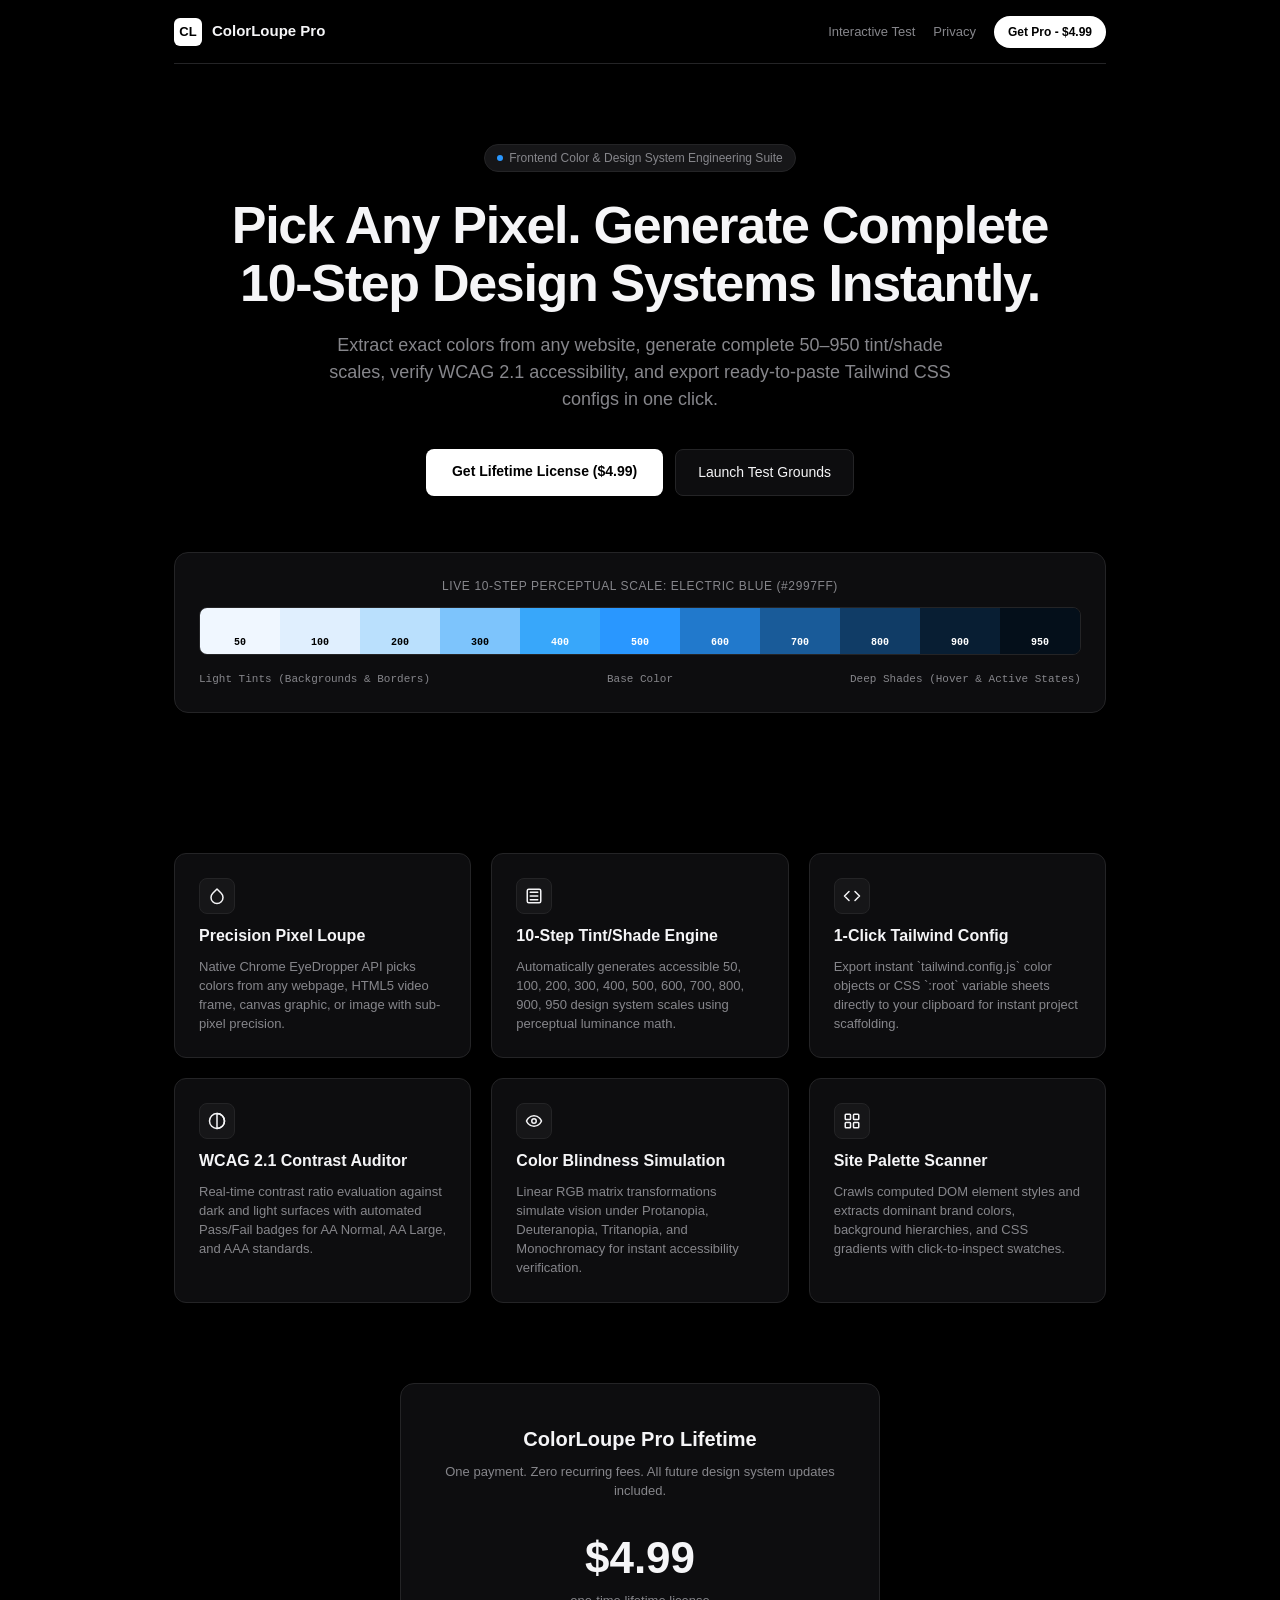
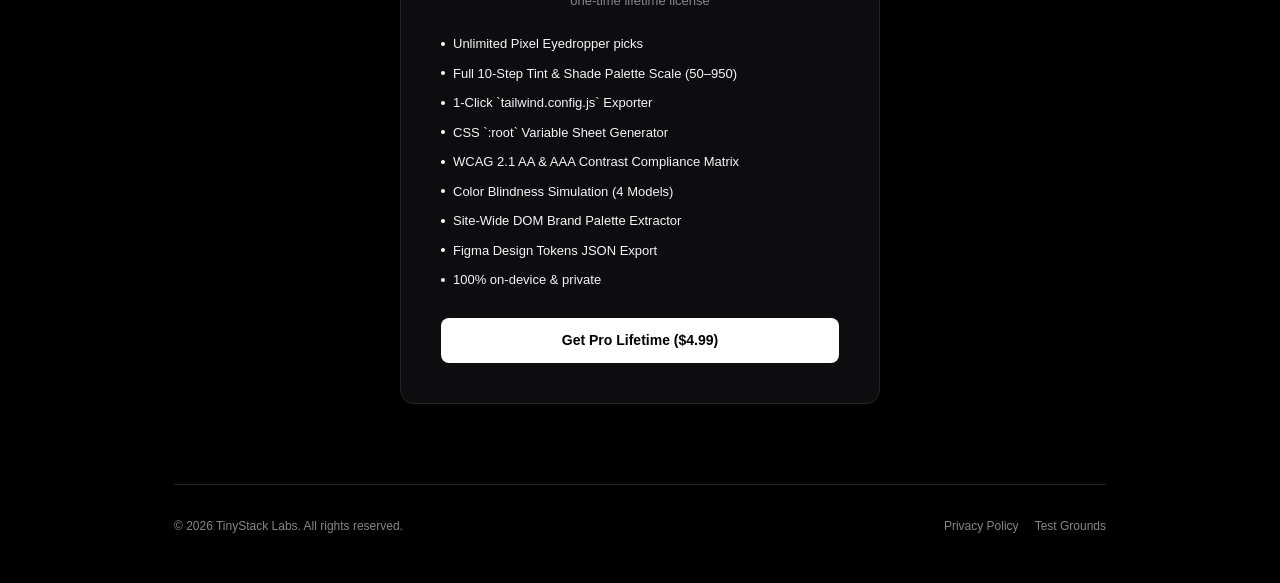
==== index.html @ 8caa3b6f "Initial release: ColorLoupe Pro with 10-step shade engine, WCAG auditor, Tailwind exporter and color" ====
<!DOCTYPE html>
<html lang="en">
<head>
  <meta charset="UTF-8">
  <meta name="viewport" content="width=device-width, initial-scale=1.0">
  <title>ColorLoupe Pro - Eyedropper, 10-Step Shade Engine & Tailwind Exporter</title>
  <meta name="description" content="Precision pixel eyedropper, instant 10-step design system shade scale generator, WCAG 2.1 contrast auditor, and 1-click Tailwind config exporter.">
  <style>
    :root {
      --bg-primary: #000000;
      --bg-secondary: #0d0d0f;
      --bg-tertiary: #161618;
      --border-color: #242426;
      --text-primary: #f5f5f7;
      --text-secondary: #86868b;
      --font-stack: -apple-system, BlinkMacSystemFont, "SF Pro Display", "SF Pro Text", "Segoe UI", Roboto, sans-serif;
      --font-mono: ui-monospace, "SF Mono", Monaco, Menlo, Consolas, monospace;
    }
    * { box-sizing: border-box; margin: 0; padding: 0; }
    body {
      background-color: var(--bg-primary);
      color: var(--text-primary);
      font-family: var(--font-stack);
      line-height: 1.5;
      -webkit-font-smoothing: antialiased;
    }
    .container {
      max-width: 980px;
      margin: 0 auto;
      padding: 0 24px;
    }
    nav {
      height: 64px;
      display: flex;
      align-items: center;
      justify-content: space-between;
      border-bottom: 1px solid var(--border-color);
    }
    .brand {
      display: flex;
      align-items: center;
      gap: 10px;
      font-weight: 600;
      font-size: 15px;
      text-decoration: none;
      color: var(--text-primary);
    }
    .brand-mark {
      width: 28px;
      height: 28px;
      background: #ffffff;
      color: #000000;
      border-radius: 6px;
      display: flex;
      align-items: center;
      justify-content: center;
      font-weight: 700;
      font-size: 13px;
    }
    .nav-links {
      display: flex;
      align-items: center;
      gap: 18px;
    }
    .nav-link {
      color: var(--text-secondary);
      text-decoration: none;
      font-size: 13px;
      transition: color 0.15s ease;
    }
    .nav-link:hover { color: var(--text-primary); }
    .nav-btn {
      background: #ffffff;
      color: #000000;
      text-decoration: none;
      font-size: 12px;
      font-weight: 600;
      padding: 7px 14px;
      border-radius: 16px;
      transition: opacity 0.15s ease;
    }
    .nav-btn:hover { opacity: 0.88; }
    
    .hero {
      text-align: center;
      padding: 80px 0 60px;
      display: flex;
      flex-direction: column;
      align-items: center;
    }
    .badge {
      background: var(--bg-tertiary);
      border: 1px solid var(--border-color);
      color: var(--text-secondary);
      font-size: 12px;
      font-weight: 500;
      padding: 4px 12px;
      border-radius: 20px;
      margin-bottom: 24px;
      display: inline-flex;
      align-items: center;
      gap: 6px;
    }
    .badge-dot {
      width: 6px;
      height: 6px;
      border-radius: 50%;
      background: #2997ff;
    }
    h1 {
      font-size: 52px;
      font-weight: 700;
      letter-spacing: -0.025em;
      line-height: 1.12;
      max-width: 820px;
      margin-bottom: 20px;
    }
    .subtitle {
      font-size: 18px;
      color: var(--text-secondary);
      max-width: 640px;
      margin-bottom: 36px;
      line-height: 1.5;
    }
    .cta-row {
      display: flex;
      gap: 12px;
      margin-bottom: 56px;
    }
    .primary-cta {
      background: #ffffff;
      color: #000000;
      text-decoration: none;
      font-size: 14px;
      font-weight: 600;
      padding: 12px 26px;
      border-radius: 8px;
      transition: opacity 0.15s ease;
    }
    .primary-cta:hover { opacity: 0.9; }
    .secondary-cta {
      background: var(--bg-secondary);
      color: var(--text-primary);
      text-decoration: none;
      font-size: 14px;
      font-weight: 500;
      padding: 12px 22px;
      border-radius: 8px;
      border: 1px solid var(--border-color);
      transition: background 0.15s ease;
    }
    .secondary-cta:hover { background: var(--bg-tertiary); }

    /* Interactive Color Scale Demo */
    .scale-preview-box {
      width: 100%;
      background: var(--bg-secondary);
      border: 1px solid var(--border-color);
      border-radius: 14px;
      padding: 24px;
      box-shadow: 0 32px 64px -16px rgba(0, 0, 0, 0.8);
      margin-bottom: 80px;
    }
    .demo-scale-bar {
      display: flex;
      width: 100%;
      height: 48px;
      border-radius: 8px;
      overflow: hidden;
      margin-bottom: 16px;
      border: 1px solid var(--border-color);
    }
    .demo-chip {
      flex: 1;
      display: flex;
      align-items: flex-end;
      justify-content: center;
      padding-bottom: 4px;
      font-size: 10px;
      font-weight: 600;
      font-family: var(--font-mono);
    }

    .features-grid {
      display: grid;
      grid-template-columns: repeat(3, 1fr);
      gap: 20px;
      margin-bottom: 80px;
    }
    @media (max-width: 768px) {
      .features-grid { grid-template-columns: 1fr; }
      h1 { font-size: 36px; }
    }
    .feature-card {
      background: var(--bg-secondary);
      border: 1px solid var(--border-color);
      border-radius: 12px;
      padding: 24px;
      display: flex;
      flex-direction: column;
      gap: 10px;
    }
    .feature-icon {
      width: 36px;
      height: 36px;
      border-radius: 8px;
      background: var(--bg-tertiary);
      border: 1px solid var(--border-color);
      display: flex;
      align-items: center;
      justify-content: center;
      color: var(--text-primary);
    }
    .feature-title {
      font-size: 16px;
      font-weight: 600;
    }
    .feature-desc {
      font-size: 13px;
      color: var(--text-secondary);
      line-height: 1.45;
    }

    .pricing-card {
      background: var(--bg-secondary);
      border: 1px solid var(--border-color);
      border-radius: 14px;
      padding: 40px;
      text-align: center;
      max-width: 480px;
      margin: 0 auto 80px;
    }
    .pricing-title { font-size: 20px; font-weight: 700; margin-bottom: 8px; }
    .pricing-sub { font-size: 13px; color: var(--text-secondary); margin-bottom: 24px; }
    .price-value { font-size: 44px; font-weight: 700; }
    .price-term { font-size: 13px; color: var(--text-secondary); margin-bottom: 24px; }
    .perks-list {
      list-style: none;
      text-align: left;
      margin-bottom: 28px;
      display: flex;
      flex-direction: column;
      gap: 10px;
    }
    .perks-list li {
      font-size: 13px;
      color: var(--text-primary);
      display: flex;
      align-items: center;
      gap: 8px;
    }
    .perks-list li::before {
      content: "";
      width: 4px;
      height: 4px;
      border-radius: 50%;
      background: #ffffff;
      flex-shrink: 0;
    }

    footer {
      border-top: 1px solid var(--border-color);
      padding: 32px 0 48px;
      display: flex;
      justify-content: space-between;
      align-items: center;
      font-size: 12px;
      color: var(--text-secondary);
    }
    footer a { color: var(--text-secondary); text-decoration: none; }
    footer a:hover { color: var(--text-primary); }
  </style>
</head>
<body>
  <div class="container">
    <nav>
      <a href="#" class="brand">
        <div class="brand-mark">CL</div>
        <span>ColorLoupe Pro</span>
      </a>
      <div class="nav-links">
        <a href="demo-test.html" class="nav-link">Interactive Test</a>
        <a href="privacy.html" class="nav-link">Privacy</a>
        <a href="https://tinystacklabs.lemonsqueezy.com/buy/colorloupe-pro" class="nav-btn">Get Pro - $4.99</a>
      </div>
    </nav>

    <section class="hero">
      <div class="badge">
        <div class="badge-dot"></div>
        <span>Frontend Color & Design System Engineering Suite</span>
      </div>
      <h1>Pick Any Pixel. Generate Complete 10-Step Design Systems Instantly.</h1>
      <p class="subtitle">Extract exact colors from any website, generate complete 50–950 tint/shade scales, verify WCAG 2.1 accessibility, and export ready-to-paste Tailwind CSS configs in one click.</p>
      
      <div class="cta-row">
        <a href="https://tinystacklabs.lemonsqueezy.com/buy/colorloupe-pro" class="primary-cta">Get Lifetime License ($4.99)</a>
        <a href="demo-test.html" class="secondary-cta">Launch Test Grounds</a>
      </div>

      <div class="scale-preview-box">
        <div style="font-size: 12px; color: var(--text-secondary); margin-bottom: 12px; font-weight: 500; text-transform: uppercase; letter-spacing: 0.05em;">Live 10-Step Perceptual Scale: Electric Blue (#2997FF)</div>
        <div class="demo-scale-bar">
          <div class="demo-chip" style="background-color: #f0f7ff; color: #000000;">50</div>
          <div class="demo-chip" style="background-color: #e0effe; color: #000000;">100</div>
          <div class="demo-chip" style="background-color: #bae0fd; color: #000000;">200</div>
          <div class="demo-chip" style="background-color: #7dc4fc; color: #000000;">300</div>
          <div class="demo-chip" style="background-color: #38a7fa; color: #ffffff;">400</div>
          <div class="demo-chip" style="background-color: #2997ff; color: #ffffff;">500</div>
          <div class="demo-chip" style="background-color: #2179cc; color: #ffffff;">600</div>
          <div class="demo-chip" style="background-color: #195b99; color: #ffffff;">700</div>
          <div class="demo-chip" style="background-color: #103c66; color: #ffffff;">800</div>
          <div class="demo-chip" style="background-color: #081e33; color: #ffffff;">900</div>
          <div class="demo-chip" style="background-color: #040f1a; color: #ffffff;">950</div>
        </div>
        <div style="display: flex; justify-content: space-between; font-size: 11px; color: var(--text-secondary); font-family: var(--font-mono);">
          <span>Light Tints (Backgrounds & Borders)</span>
          <span>Base Color</span>
          <span>Deep Shades (Hover & Active States)</span>
        </div>
      </div>
    </section>

    <div class="features-grid">
      <div class="feature-card">
        <div class="feature-icon">
          <svg width="18" height="18" viewBox="0 0 24 24" fill="none" stroke="currentColor" stroke-width="2" stroke-linecap="round" stroke-linejoin="round">
            <path d="M12 2.69l5.66 5.66a8 8 0 1 1-11.31 0z"/>
          </svg>
        </div>
        <div class="feature-title">Precision Pixel Loupe</div>
        <div class="feature-desc">Native Chrome EyeDropper API picks colors from any webpage, HTML5 video frame, canvas graphic, or image with sub-pixel precision.</div>
      </div>

      <div class="feature-card">
        <div class="feature-icon">
          <svg width="18" height="18" viewBox="0 0 24 24" fill="none" stroke="currentColor" stroke-width="2" stroke-linecap="round" stroke-linejoin="round">
            <rect width="18" height="18" x="3" y="3" rx="2"/>
            <path d="M7 7h10M7 12h10M7 17h10"/>
          </svg>
        </div>
        <div class="feature-title">10-Step Tint/Shade Engine</div>
        <div class="feature-desc">Automatically generates accessible 50, 100, 200, 300, 400, 500, 600, 700, 800, 900, 950 design system scales using perceptual luminance math.</div>
      </div>

      <div class="feature-card">
        <div class="feature-icon">
          <svg width="18" height="18" viewBox="0 0 24 24" fill="none" stroke="currentColor" stroke-width="2" stroke-linecap="round" stroke-linejoin="round">
            <path d="m16 18 6-6-6-6M8 6l-6 6 6 6"/>
          </svg>
        </div>
        <div class="feature-title">1-Click Tailwind Config</div>
        <div class="feature-desc">Export instant `tailwind.config.js` color objects or CSS `:root` variable sheets directly to your clipboard for instant project scaffolding.</div>
      </div>

      <div class="feature-card">
        <div class="feature-icon">
          <svg width="18" height="18" viewBox="0 0 24 24" fill="none" stroke="currentColor" stroke-width="2" stroke-linecap="round" stroke-linejoin="round">
            <circle cx="12" cy="12" r="10"/>
            <path d="M12 2a10 10 0 0 1 0 20z"/>
          </svg>
        </div>
        <div class="feature-title">WCAG 2.1 Contrast Auditor</div>
        <div class="feature-desc">Real-time contrast ratio evaluation against dark and light surfaces with automated Pass/Fail badges for AA Normal, AA Large, and AAA standards.</div>
      </div>

      <div class="feature-card">
        <div class="feature-icon">
          <svg width="18" height="18" viewBox="0 0 24 24" fill="none" stroke="currentColor" stroke-width="2" stroke-linecap="round" stroke-linejoin="round">
            <path d="M2 12s3-7 10-7 10 7 10 7-3 7-10 7-10-7-10-7Z"/>
            <circle cx="12" cy="12" r="3"/>
          </svg>
        </div>
        <div class="feature-title">Color Blindness Simulation</div>
        <div class="feature-desc">Linear RGB matrix transformations simulate vision under Protanopia, Deuteranopia, Tritanopia, and Monochromacy for instant accessibility verification.</div>
      </div>

      <div class="feature-card">
        <div class="feature-icon">
          <svg width="18" height="18" viewBox="0 0 24 24" fill="none" stroke="currentColor" stroke-width="2" stroke-linecap="round" stroke-linejoin="round">
            <rect width="7" height="7" x="3" y="3" rx="1"/>
            <rect width="7" height="7" x="14" y="3" rx="1"/>
            <rect width="7" height="7" x="14" y="14" rx="1"/>
            <rect width="7" height="7" x="3" y="14" rx="1"/>
          </svg>
        </div>
        <div class="feature-title">Site Palette Scanner</div>
        <div class="feature-desc">Crawls computed DOM element styles and extracts dominant brand colors, background hierarchies, and CSS gradients with click-to-inspect swatches.</div>
      </div>
    </div>

    <div class="pricing-card">
      <div class="pricing-title">ColorLoupe Pro Lifetime</div>
      <div class="pricing-sub">One payment. Zero recurring fees. All future design system updates included.</div>
      <div class="price-value">$4.99</div>
      <div class="price-term">one-time lifetime license</div>
      <ul class="perks-list">
        <li>Unlimited Pixel Eyedropper picks</li>
        <li>Full 10-Step Tint & Shade Palette Scale (50–950)</li>
        <li>1-Click `tailwind.config.js` Exporter</li>
        <li>CSS `:root` Variable Sheet Generator</li>
        <li>WCAG 2.1 AA & AAA Contrast Compliance Matrix</li>
        <li>Color Blindness Simulation (4 Models)</li>
        <li>Site-Wide DOM Brand Palette Extractor</li>
        <li>Figma Design Tokens JSON Export</li>
        <li>100% on-device & private</li>
      </ul>
      <a href="https://tinystacklabs.lemonsqueezy.com/buy/colorloupe-pro" class="primary-cta" style="display: block; text-align: center;">Get Pro Lifetime ($4.99)</a>
    </div>

    <footer>
      <div>&copy; 2026 TinyStack Labs. All rights reserved.</div>
      <div style="display: flex; gap: 16px;">
        <a href="privacy.html">Privacy Policy</a>
        <a href="demo-test.html">Test Grounds</a>
      </div>
    </footer>
  </div>
</body>
</html>
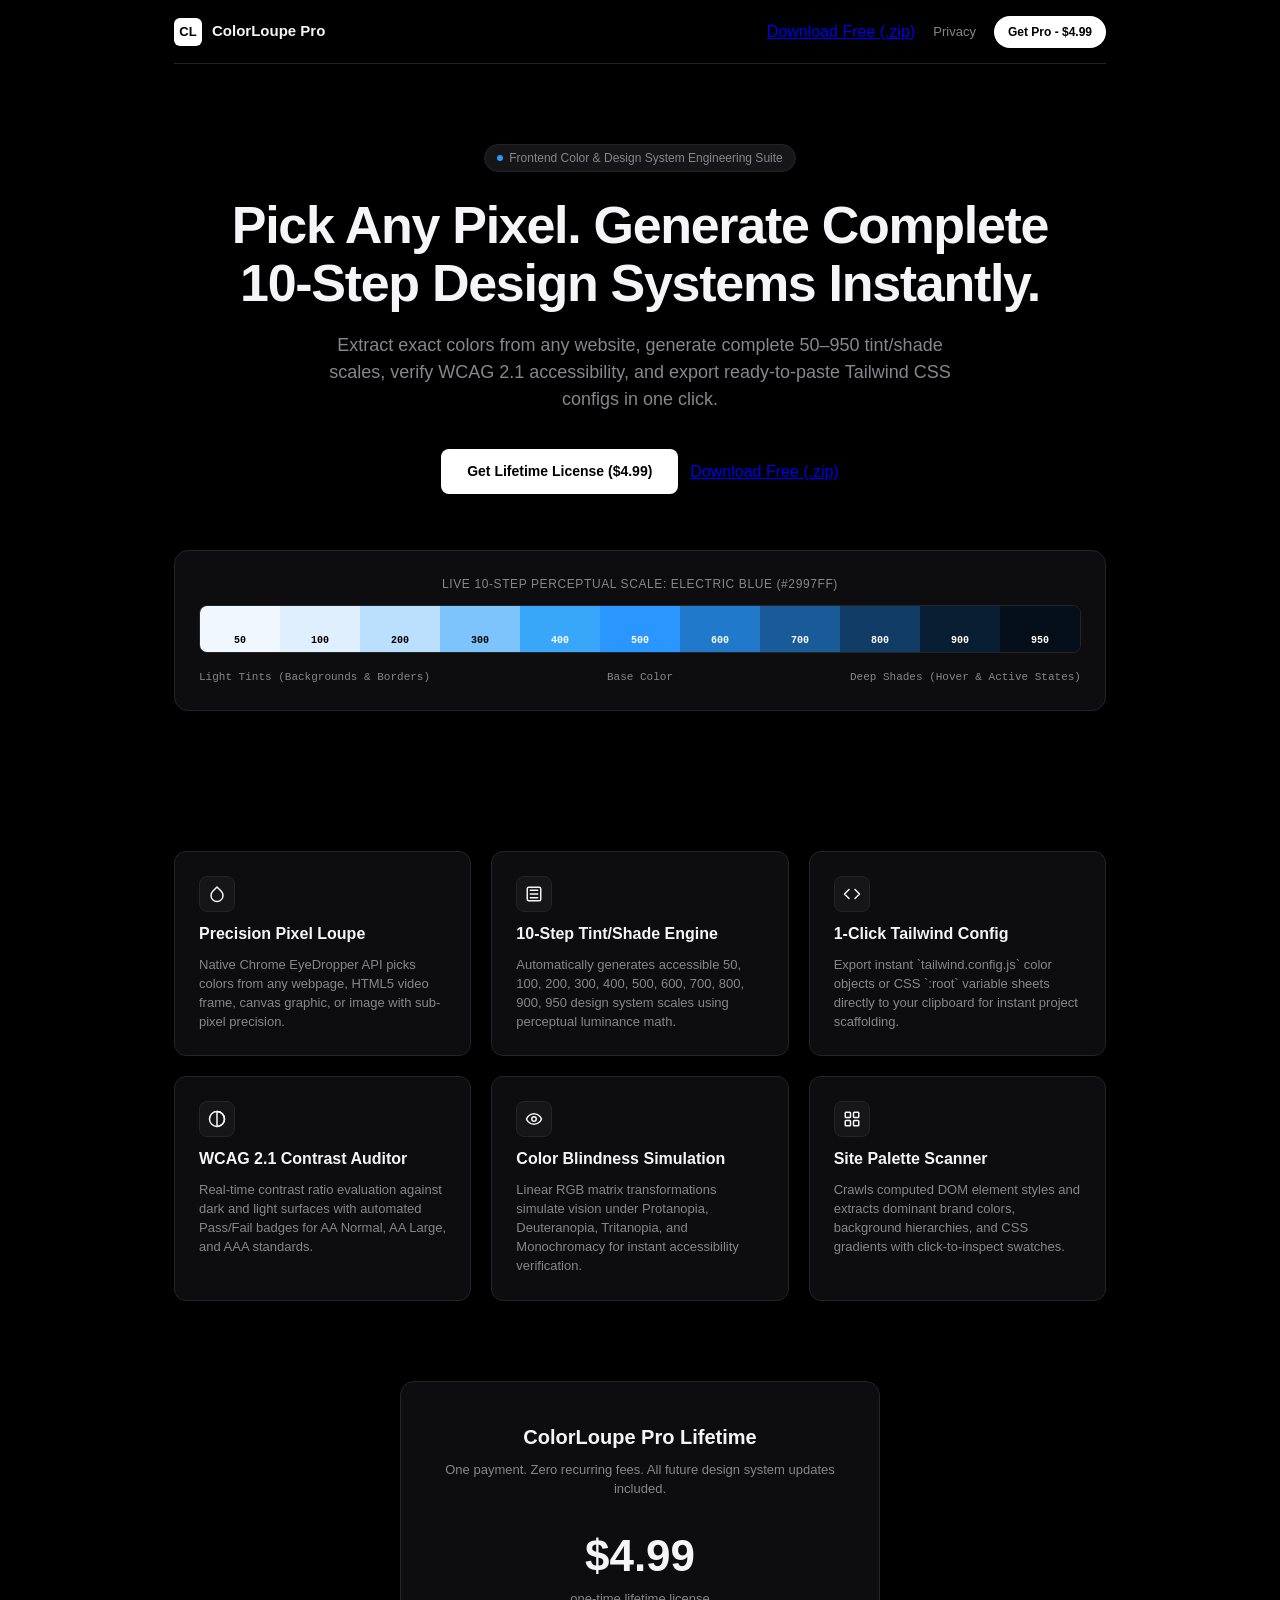
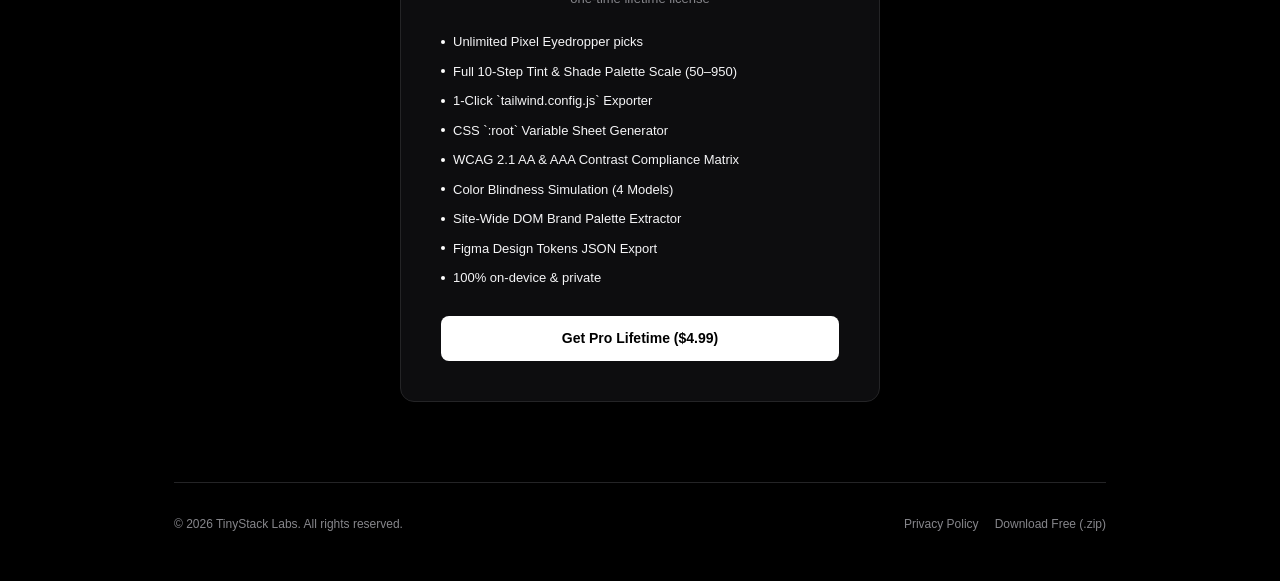
==== commit 7bc05062: "feat: wire direct free release download button" ====
--- a/index.html
+++ b/index.html
@@ -279,9 +279,9 @@
         <span>ColorLoupe Pro</span>
       </a>
       <div class="nav-links">
-        <a href="demo-test.html" class="nav-link">Interactive Test</a>
+        <a href="https://github.com/joshuajaimon7/color-loupe/releases/latest/download/06-color-loupe.zip" class="btn-secondary" style="display:inline-flex;align-items:center;gap:6px;">Download Free (.zip)</a>
         <a href="privacy.html" class="nav-link">Privacy</a>
-        <a href="https://tinystacklabs.lemonsqueezy.com/buy/colorloupe-pro" class="nav-btn">Get Pro - $4.99</a>
+        <a href="https://micro-software-lab.lemonsqueezy.com/checkout/buy/a749cf66-9bd5-48ee-9b27-c3e949d253f0" class="nav-btn">Get Pro - $4.99</a>
       </div>
     </nav>
 
@@ -294,8 +294,8 @@
       <p class="subtitle">Extract exact colors from any website, generate complete 50–950 tint/shade scales, verify WCAG 2.1 accessibility, and export ready-to-paste Tailwind CSS configs in one click.</p>
       
       <div class="cta-row">
-        <a href="https://tinystacklabs.lemonsqueezy.com/buy/colorloupe-pro" class="primary-cta">Get Lifetime License ($4.99)</a>
-        <a href="demo-test.html" class="secondary-cta">Launch Test Grounds</a>
+        <a href="https://micro-software-lab.lemonsqueezy.com/checkout/buy/a749cf66-9bd5-48ee-9b27-c3e949d253f0" class="primary-cta">Get Lifetime License ($4.99)</a>
+        <a href="https://github.com/joshuajaimon7/color-loupe/releases/latest/download/06-color-loupe.zip" class="btn-secondary" style="display:inline-flex;align-items:center;gap:6px;">Download Free (.zip)</a>
       </div>
 
       <div class="scale-preview-box">
@@ -405,14 +405,14 @@
         <li>Figma Design Tokens JSON Export</li>
         <li>100% on-device & private</li>
       </ul>
-      <a href="https://tinystacklabs.lemonsqueezy.com/buy/colorloupe-pro" class="primary-cta" style="display: block; text-align: center;">Get Pro Lifetime ($4.99)</a>
+      <a href="https://micro-software-lab.lemonsqueezy.com/checkout/buy/a749cf66-9bd5-48ee-9b27-c3e949d253f0" class="primary-cta" style="display: block; text-align: center;">Get Pro Lifetime ($4.99)</a>
     </div>
 
     <footer>
       <div>&copy; 2026 TinyStack Labs. All rights reserved.</div>
       <div style="display: flex; gap: 16px;">
         <a href="privacy.html">Privacy Policy</a>
-        <a href="demo-test.html">Test Grounds</a>
+        <a href="https://github.com/joshuajaimon7/color-loupe/releases/latest/download/06-color-loupe.zip" class="btn-secondary" style="display:inline-flex;align-items:center;gap:6px;">Download Free (.zip)</a>
       </div>
     </footer>
   </div>
